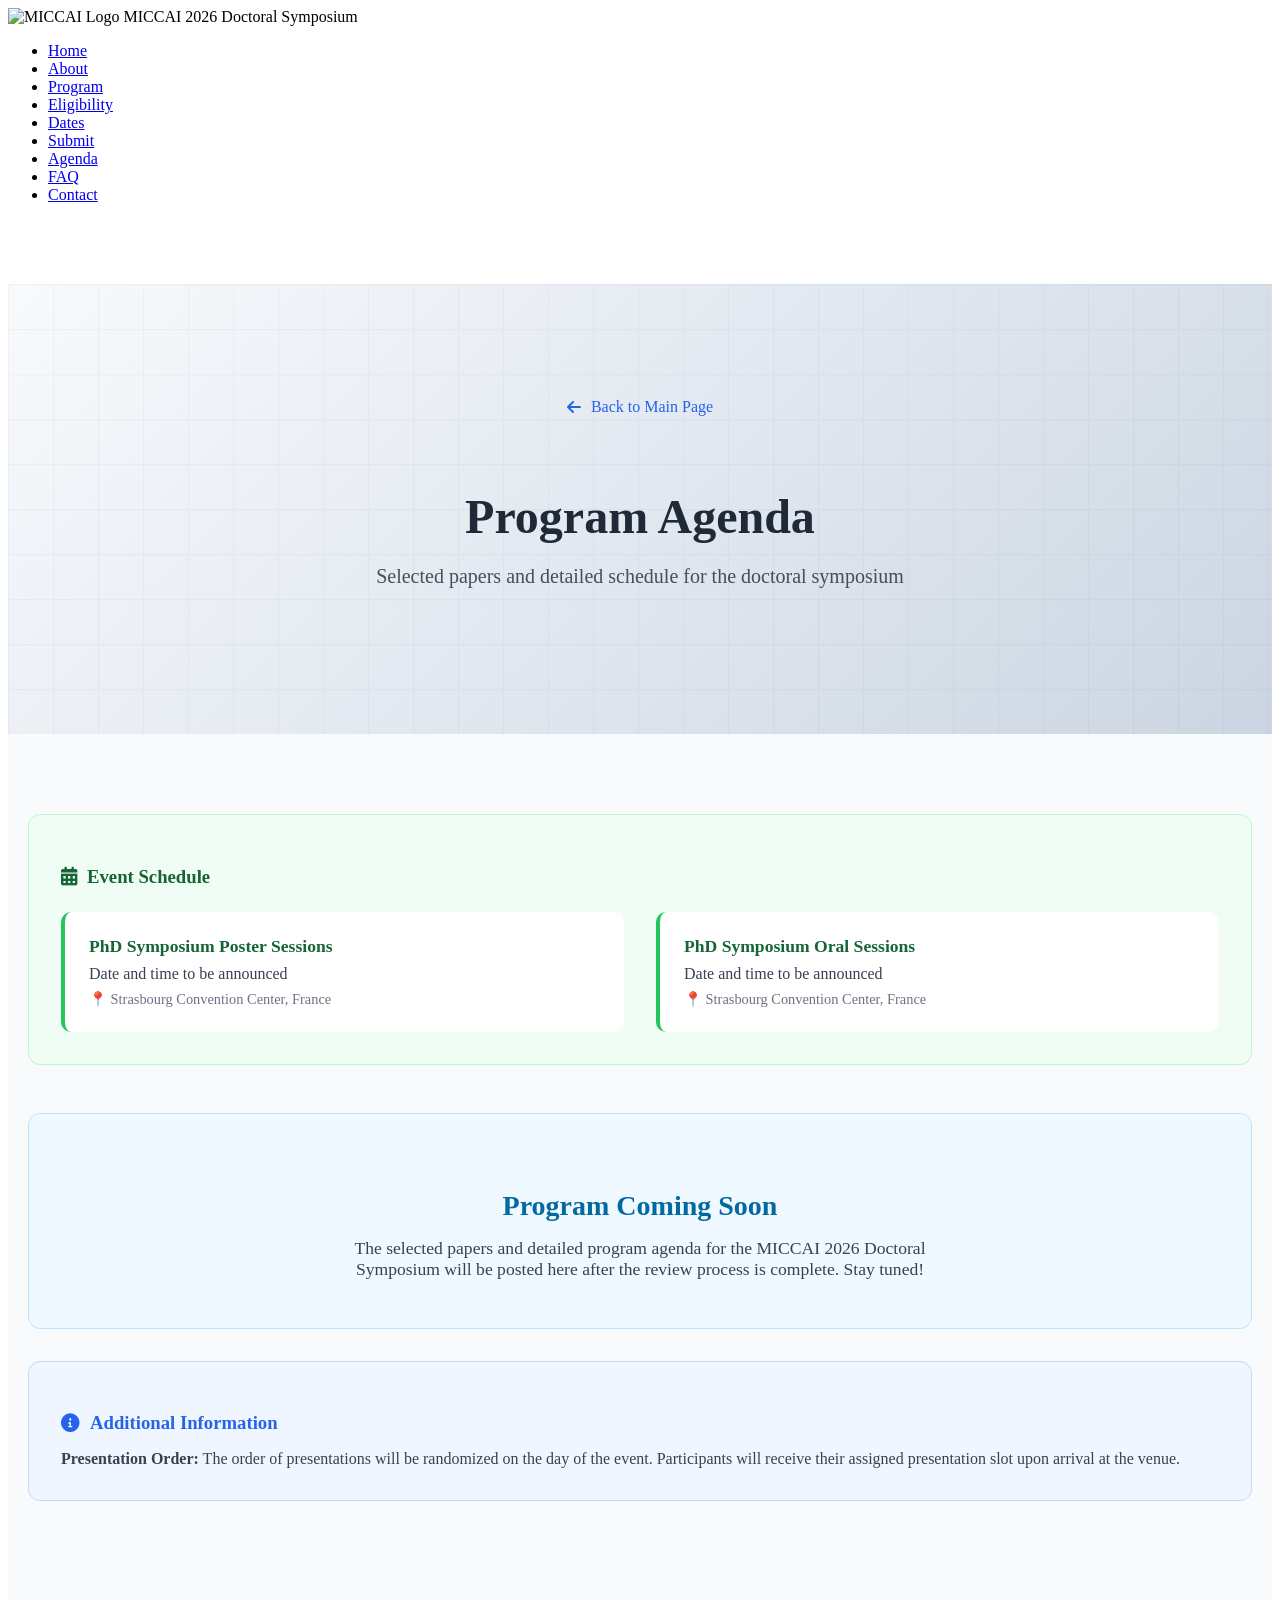
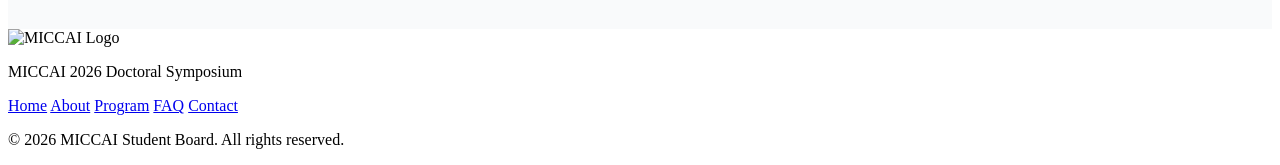
==== agenda.html @ e332f420 "Add OpenReview submission portal link across site" ====
<!DOCTYPE html>
<html lang="en">
<head>
    <meta charset="UTF-8">
    <meta name="viewport" content="width=device-width, initial-scale=1.0">
    <title>Program Agenda - MICCAI 2026 Doctoral Symposium</title>
    <link rel="stylesheet" href="css/style.css">
    <link href="https://fonts.googleapis.com/css2?family=Inter:wght@300;400;500;600;700&display=swap" rel="stylesheet">
    <link rel="stylesheet" href="https://cdnjs.cloudflare.com/ajax/libs/font-awesome/6.0.0/css/all.min.css">
    <style>
        .details-hero {
            min-height: 50vh;
            background: linear-gradient(135deg, #f8fafc 0%, #e2e8f0 50%, #cbd5e1 100%);
            display: flex;
            align-items: center;
            position: relative;
            overflow: hidden;
            margin-top: 80px;
        }

        .details-hero::before {
            content: '';
            position: absolute;
            top: 0;
            left: 0;
            right: 0;
            bottom: 0;
            background: url('data:image/svg+xml,<svg xmlns="http://www.w3.org/2000/svg" viewBox="0 0 100 100"><defs><pattern id="grid" width="10" height="10" patternUnits="userSpaceOnUse"><path d="M 10 0 L 0 0 0 10" fill="none" stroke="rgba(100,116,139,0.1)" stroke-width="0.5"/></pattern></defs><rect width="100" height="100" fill="url(%23grid)"/></svg>');
            opacity: 0.6;
        }

        .details-container {
            max-width: 1200px;
            margin: 0 auto;
            padding: 0 20px;
            position: relative;
            z-index: 2;
        }

        .details-content {
            text-align: center;
            color: #1f2937;
        }

        .details-title {
            font-size: 3rem;
            font-weight: 700;
            margin-bottom: 1rem;
            line-height: 1.2;
        }

        .details-subtitle {
            font-size: 1.25rem;
            margin-bottom: 2rem;
            opacity: 0.8;
        }

        .back-btn {
            display: inline-flex;
            align-items: center;
            gap: 10px;
            margin-bottom: 2rem;
            color: #2563eb;
            text-decoration: none;
            font-weight: 500;
            transition: color 0.3s ease;
        }

        .back-btn:hover {
            color: #1d4ed8;
        }

        .agenda-section {
            padding: 80px 0;
            background: #f9fafb;
        }

        .agenda-container {
            max-width: 1400px;
            margin: 0 auto;
            padding: 0 20px;
        }

        .session-card {
            background: white;
            border-radius: 16px;
            box-shadow: 0 10px 40px rgba(0, 0, 0, 0.1);
            margin-bottom: 3rem;
            overflow: hidden;
        }

        .session-header {
            background: linear-gradient(135deg, #667eea, #764ba2);
            color: white;
            padding: 2rem;
            text-align: center;
        }

        .session-title {
            font-size: 2rem;
            font-weight: 700;
            margin-bottom: 0.5rem;
        }

        .session-info {
            font-size: 1.1rem;
            opacity: 0.9;
        }

        .papers-table {
            width: 100%;
            border-collapse: collapse;
            margin: 0;
        }

        .papers-table th {
            background: #f8fafc;
            padding: 1.5rem;
            text-align: left;
            font-weight: 600;
            color: #374151;
            border-bottom: 2px solid #e5e7eb;
        }

        .papers-table td {
            padding: 1.5rem;
            border-bottom: 1px solid #f3f4f6;
            vertical-align: top;
        }

        .papers-table tr:hover {
            background-color: #f9fafb;
        }

        .paper-title {
            font-weight: 600;
            color: #1f2937;
            margin-bottom: 0.5rem;
            line-height: 1.4;
        }

        .paper-author {
            color: #6b7280;
            font-size: 0.95rem;
            margin-bottom: 0.3rem;
        }

        .paper-affiliation {
            color: #9ca3af;
            font-size: 0.85rem;
            font-style: italic;
        }

        .paper-number {
            font-weight: 700;
            color: #2563eb;
            background: #eff6ff;
            padding: 0.5rem 0.8rem;
            border-radius: 8px;
            display: inline-block;
            min-width: 40px;
            text-align: center;
        }

        .session-stats {
            background: #f0f9ff;
            border: 1px solid #bae6fd;
            border-radius: 12px;
            padding: 1.5rem;
            margin-bottom: 2rem;
            text-align: center;
        }

        .stats-grid {
            display: grid;
            grid-template-columns: repeat(auto-fit, minmax(200px, 1fr));
            gap: 2rem;
            margin-top: 1rem;
        }

        .stat-item {
            text-align: center;
        }

        .stat-number {
            font-size: 2.5rem;
            font-weight: 700;
            color: #0369a1;
            display: block;
        }

        .stat-label {
            color: #374151;
            font-weight: 500;
            margin-top: 0.5rem;
        }

        .schedule-info {
            background: #f0fdf4;
            border: 1px solid #bbf7d0;
            border-radius: 12px;
            padding: 2rem;
            margin-bottom: 3rem;
        }

        .schedule-info h3 {
            color: #166534;
            margin-bottom: 1rem;
            display: flex;
            align-items: center;
            gap: 10px;
        }

        .schedule-grid {
            display: grid;
            grid-template-columns: repeat(auto-fit, minmax(300px, 1fr));
            gap: 2rem;
            margin-top: 1.5rem;
        }

        .schedule-item {
            background: white;
            padding: 1.5rem;
            border-radius: 10px;
            border-left: 4px solid #22c55e;
        }

        .schedule-date {
            font-weight: 700;
            color: #166534;
            font-size: 1.1rem;
        }

        .schedule-time {
            color: #374151;
            margin: 0.5rem 0;
        }

        .schedule-location {
            color: #6b7280;
            font-size: 0.9rem;
        }

        @media (max-width: 768px) {
            .details-title {
                font-size: 2rem;
            }
            
            .papers-table {
                font-size: 0.9rem;
            }
            
            .papers-table th,
            .papers-table td {
                padding: 1rem;
            }
            
            .session-header {
                padding: 1.5rem;
            }
            
            .session-title {
                font-size: 1.5rem;
            }
        }
    </style>
</head>
<body>
    <!-- Navigation -->
    <nav class="navbar">
        <div class="nav-container">
            <div class="nav-logo">
                <img src="images/miccai2026-mobile-logo-france.png" alt="MICCAI Logo" class="logo-img">
                <span class="logo-text">MICCAI 2026 Doctoral Symposium</span>
            </div>
            <ul class="nav-menu">
                <li><a href="index.html#home" class="nav-link">Home</a></li>
                <li><a href="index.html#about" class="nav-link">About</a></li>
                <li><a href="index.html#program" class="nav-link">Program</a></li>
                <li><a href="index.html#eligibility" class="nav-link">Eligibility</a></li>
                <li><a href="index.html#dates" class="nav-link">Dates</a></li>
                <li><a href="https://openreview.net/group?id=MICCAI.org/2026/Doctoral_Symposium" class="nav-link nav-link-submit" target="_blank" rel="noopener noreferrer">Submit</a></li>
                <li><a href="#agenda" class="nav-link active">Agenda</a></li>
                <li><a href="index.html#faq" class="nav-link">FAQ</a></li>
                <li><a href="index.html#contact" class="nav-link">Contact</a></li>
            </ul>
            <div class="hamburger">
                <span class="bar"></span>
                <span class="bar"></span>
                <span class="bar"></span>
            </div>
        </div>
    </nav>

    <!-- Details Hero Section -->
    <section class="details-hero">
        <div class="details-container">
            <div class="details-content">
                <a href="index.html" class="back-btn">
                    <i class="fas fa-arrow-left"></i>
                    Back to Main Page
                </a>
                <h1 class="details-title">Program Agenda</h1>
                <p class="details-subtitle">Selected papers and detailed schedule for the doctoral symposium</p>
            </div>
        </div>
    </section>

    <!-- Agenda Section -->
    <section class="agenda-section">
        <div class="agenda-container">
            <!-- Schedule Information -->
            <div class="schedule-info">
                <h3><i class="fas fa-calendar-alt"></i> Event Schedule</h3>
                <div class="schedule-grid">
                    <div class="schedule-item">
                        <div class="schedule-date">PhD Symposium Poster Sessions</div>
                        <div class="schedule-time">Date and time to be announced</div>
                        <div class="schedule-location">📍 Strasbourg Convention Center, France</div>
                    </div>
                    <div class="schedule-item">
                        <div class="schedule-date">PhD Symposium Oral Sessions</div>
                        <div class="schedule-time">Date and time to be announced</div>
                        <div class="schedule-location">📍 Strasbourg Convention Center, France</div>
                    </div>
                </div>
            </div>

            <!-- Coming Soon -->
            <div class="session-stats" style="padding: 3rem 2rem;">
                <h3 style="color: #0369a1; margin-bottom: 1rem; font-size: 1.75rem;">Program Coming Soon</h3>
                <p style="color: #374151; font-size: 1.1rem; max-width: 600px; margin: 0 auto;">
                    The selected papers and detailed program agenda for the MICCAI 2026 Doctoral Symposium will be posted here after the review process is complete. Stay tuned!
                </p>
            </div>

            <!-- Additional Information -->
            <div class="schedule-info" style="background: #eff6ff; border-color: #bfdbfe;">
                <h3 style="color: #2563eb;"><i class="fas fa-info-circle"></i> Additional Information</h3>
                <p style="color: #374151; margin: 0;">
                    <strong>Presentation Order:</strong> The order of presentations will be randomized on the day of the event. Participants will receive their assigned presentation slot upon arrival at the venue.
                </p>
            </div>
        </div>
    </section>
  
    <!-- Footer -->
    <footer class="footer">
        <div class="container">
            <div class="footer-content">
                <div class="footer-logo">
                    <img src="images/miccai2026-mobile-logo-france.png" alt="MICCAI Logo">
                    <p>MICCAI 2026 Doctoral Symposium</p>
                </div>
                <div class="footer-links">
                    <a href="index.html#home">Home</a>
                    <a href="index.html#about">About</a>
                    <a href="index.html#program">Program</a>
                    <a href="index.html#faq">FAQ</a>
                    <a href="index.html#contact">Contact</a>
                </div>
            </div>
            <div class="footer-bottom">
                <p>&copy; 2026 MICCAI Student Board. All rights reserved.</p>
            </div>
        </div>
    </footer>

    <script src="js/script.js"></script>
</body>
</html>
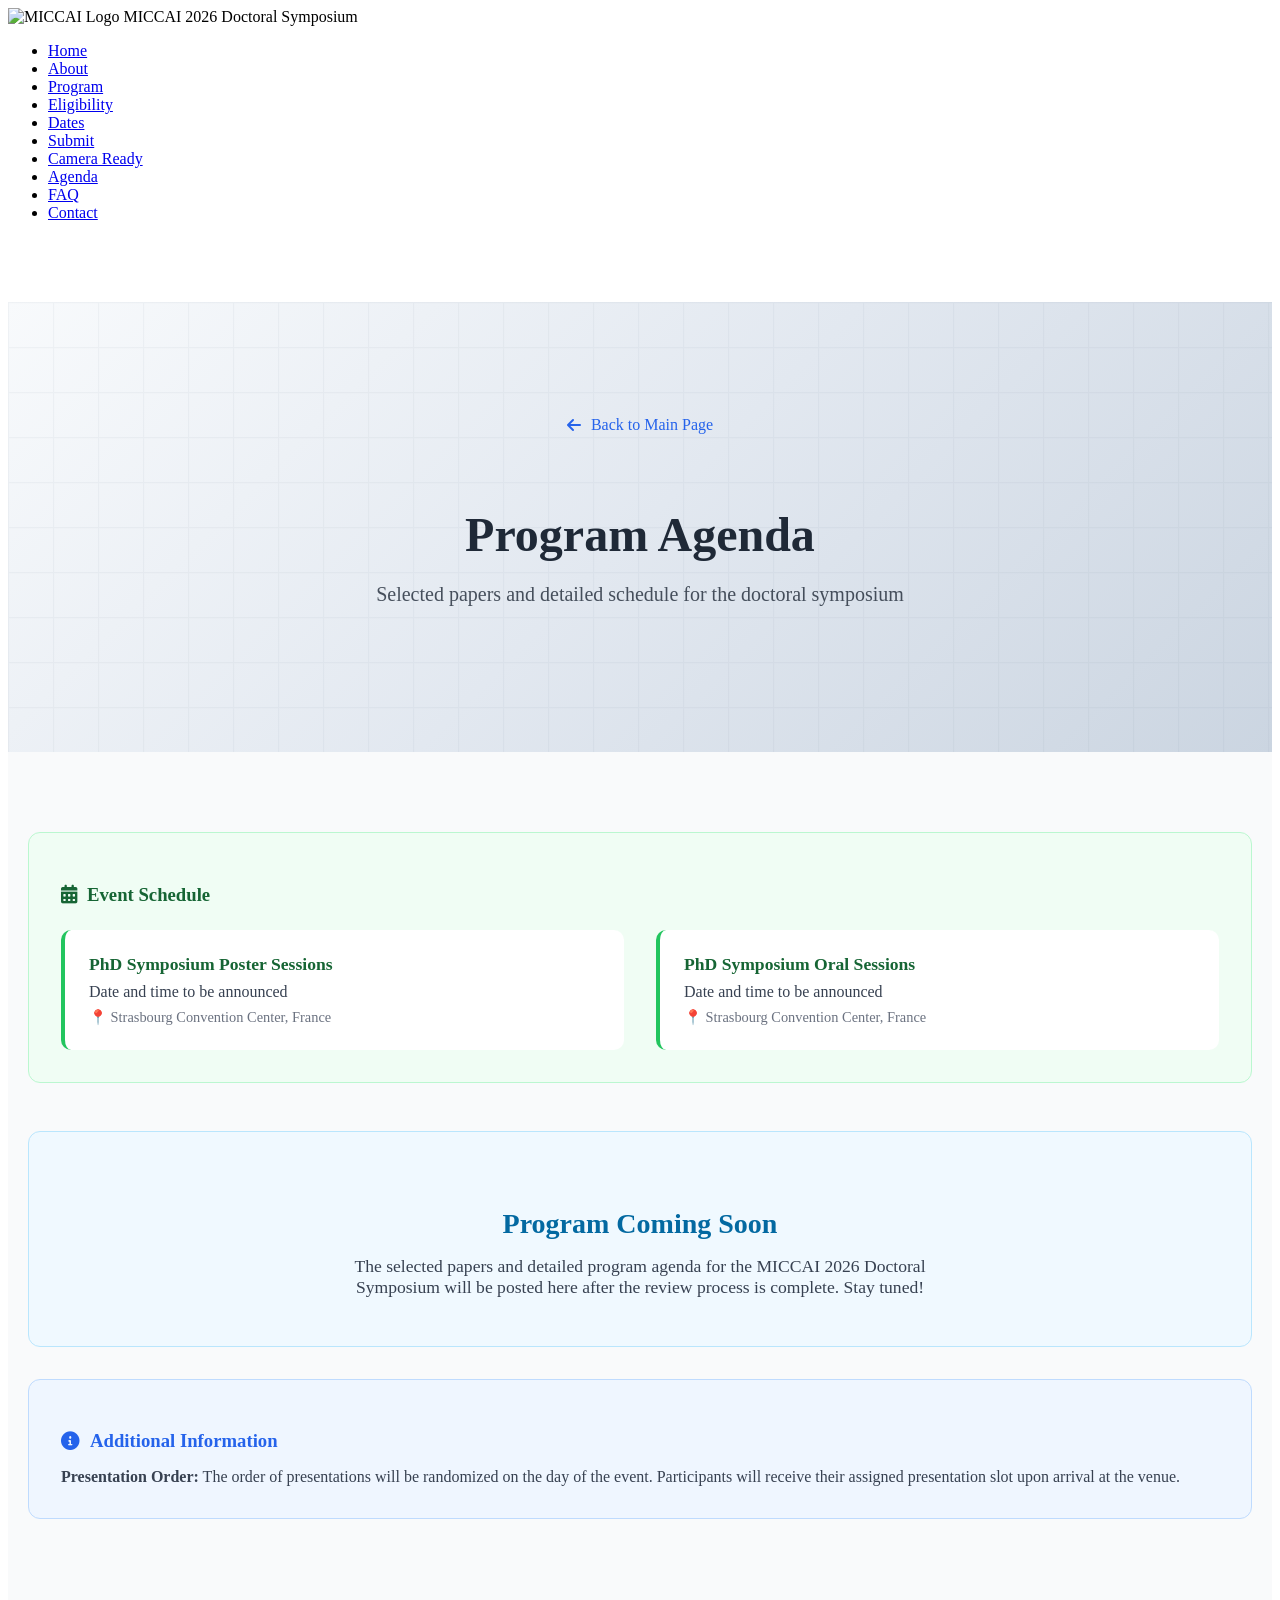
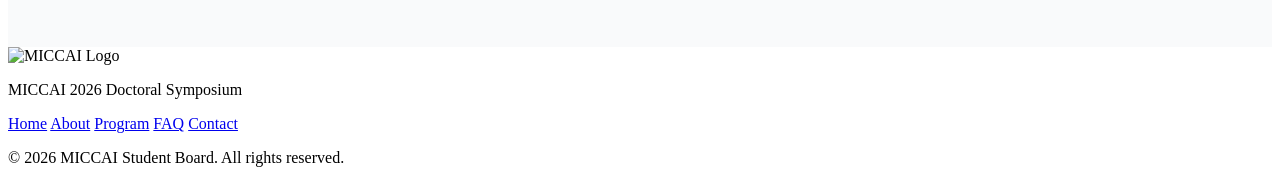
==== commit 52ca6786: "Update navbar: Submit goes to guidelines, add Camera Ready link." ====
--- a/agenda.html
+++ b/agenda.html
@@ -279,7 +279,8 @@
                 <li><a href="index.html#program" class="nav-link">Program</a></li>
                 <li><a href="index.html#eligibility" class="nav-link">Eligibility</a></li>
                 <li><a href="index.html#dates" class="nav-link">Dates</a></li>
-                <li><a href="https://openreview.net/group?id=MICCAI.org/2026/Doctoral_Symposium" class="nav-link nav-link-submit" target="_blank" rel="noopener noreferrer">Submit</a></li>
+                <li><a href="details.html" class="nav-link nav-link-submit">Submit</a></li>
+                <li><a href="camera-ready.html" class="nav-link">Camera Ready</a></li>
                 <li><a href="#agenda" class="nav-link active">Agenda</a></li>
                 <li><a href="index.html#faq" class="nav-link">FAQ</a></li>
                 <li><a href="index.html#contact" class="nav-link">Contact</a></li>
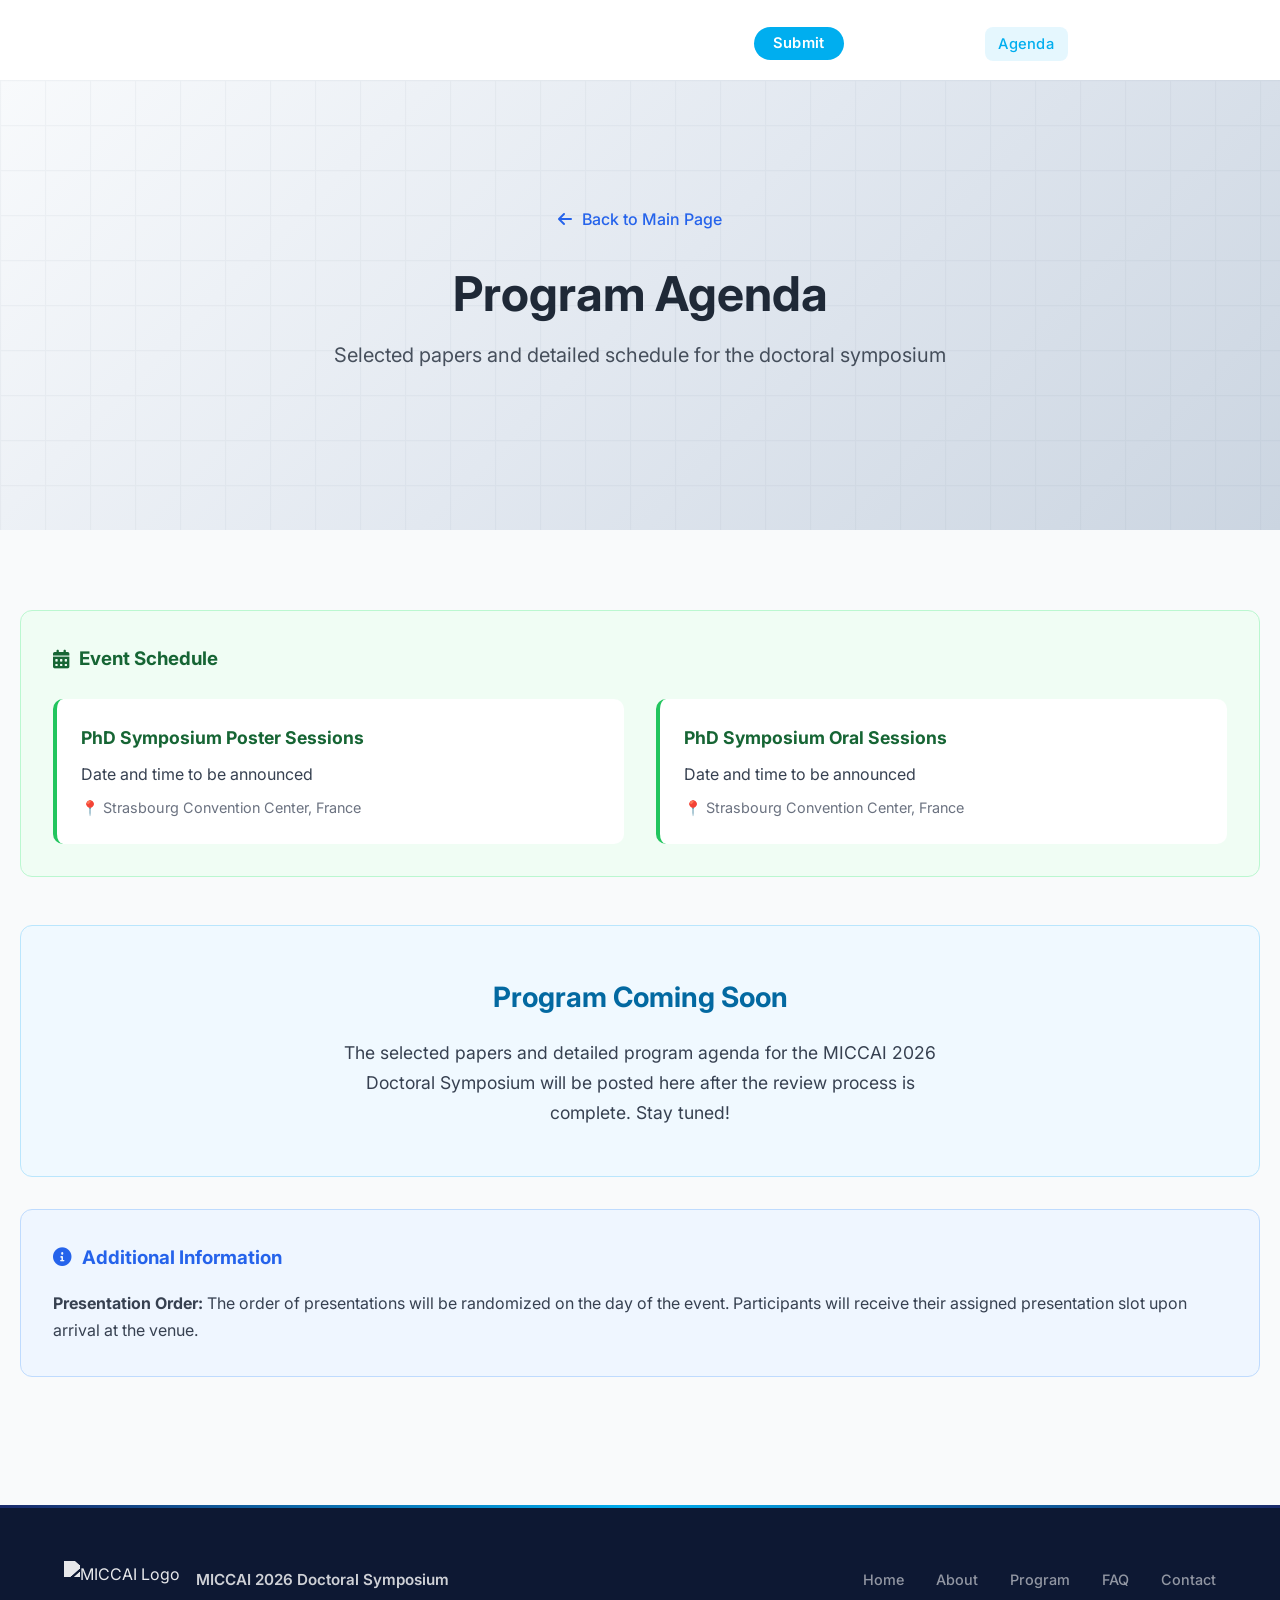
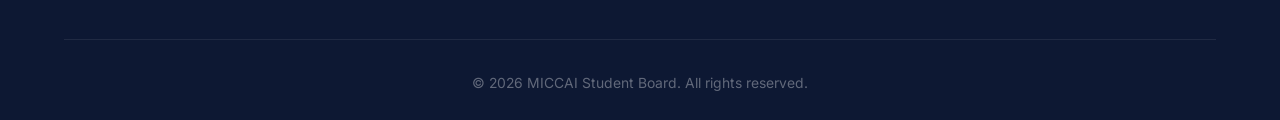
==== commit 41c96373: "Fix navbar Camera Ready wrapping with pill style and nowrap." ====
--- a/agenda.html
+++ b/agenda.html
@@ -280,7 +280,7 @@
                 <li><a href="index.html#eligibility" class="nav-link">Eligibility</a></li>
                 <li><a href="index.html#dates" class="nav-link">Dates</a></li>
                 <li><a href="details.html" class="nav-link nav-link-submit">Submit</a></li>
-                <li><a href="camera-ready.html" class="nav-link">Camera Ready</a></li>
+                <li><a href="camera-ready.html" class="nav-link nav-link-camera-ready">Camera Ready</a></li>
                 <li><a href="#agenda" class="nav-link active">Agenda</a></li>
                 <li><a href="index.html#faq" class="nav-link">FAQ</a></li>
                 <li><a href="index.html#contact" class="nav-link">Contact</a></li>
--- a/css/style.css
+++ b/css/style.css
@@ -0,0 +1,1134 @@
+/* =====================================================
+   MICCAI 2026 Doctoral Symposium — Complete Redesign
+   Colors: Navy #1A2B6B | Cyan #00AEEF | White #FFFFFF
+   ===================================================== */
+
+/* ─── Reset & Base ─────────────────────────────────── */
+*, *::before, *::after {
+    margin: 0;
+    padding: 0;
+    box-sizing: border-box;
+}
+
+:root {
+    --navy:        #1A2B6B;
+    --navy-dark:   #0D1833;
+    --navy-mid:    #1E3480;
+    --cyan:        #00AEEF;
+    --cyan-light:  #33C1F5;
+    --cyan-pale:   #E0F5FD;
+    --white:       #FFFFFF;
+    --off-white:   #F4F8FF;
+    --text-dark:   #0F1729;
+    --text-mid:    #374151;
+    --text-light:  #6B7280;
+    --border:      #D1E4F5;
+    --shadow-sm:   0 2px 12px rgba(26, 43, 107, 0.08);
+    --shadow-md:   0 8px 32px rgba(26, 43, 107, 0.15);
+    --shadow-lg:   0 20px 60px rgba(26, 43, 107, 0.2);
+    --radius:      16px;
+    --radius-sm:   10px;
+}
+
+html { scroll-behavior: smooth; }
+
+body {
+    font-family: 'Inter', sans-serif;
+    line-height: 1.7;
+    color: var(--text-dark);
+    background: var(--white);
+    overflow-x: hidden;
+}
+
+.container {
+    max-width: 1200px;
+    margin: 0 auto;
+    padding: 0 24px;
+}
+
+/* ─── Navbar ────────────────────────────────────────── */
+.navbar {
+    position: fixed;
+    top: 0;
+    width: 100%;
+    z-index: 1000;
+    padding: 1rem 0;
+    transition: all 0.4s ease;
+    background: transparent;
+}
+
+.navbar.scrolled {
+    background: rgba(13, 24, 51, 0.97);
+    backdrop-filter: blur(20px);
+    -webkit-backdrop-filter: blur(20px);
+    box-shadow: 0 4px 30px rgba(0, 0, 0, 0.3);
+    padding: 0.7rem 0;
+}
+
+.nav-container {
+    max-width: 1200px;
+    margin: 0 auto;
+    padding: 0 24px;
+    display: flex;
+    justify-content: space-between;
+    align-items: center;
+}
+
+.nav-logo {
+    display: flex;
+    align-items: center;
+    gap: 12px;
+    text-decoration: none;
+}
+
+.logo-img {
+    height: 38px;
+    width: auto;
+    filter: brightness(0) invert(1);
+}
+
+.logo-text {
+    font-size: 1rem;
+    font-weight: 700;
+    color: var(--white);
+    letter-spacing: 0.01em;
+}
+
+.nav-menu {
+    display: flex;
+    list-style: none;
+    gap: 0.25rem;
+    align-items: center;
+}
+
+.nav-menu li {
+    flex-shrink: 0;
+}
+
+.nav-link {
+    text-decoration: none;
+    color: rgba(255, 255, 255, 0.85);
+    font-weight: 500;
+    font-size: 0.92rem;
+    padding: 0.5rem 0.85rem;
+    border-radius: 8px;
+    transition: all 0.25s ease;
+    letter-spacing: 0.02em;
+    white-space: nowrap;
+}
+
+.nav-link:hover,
+.nav-link.active {
+    color: var(--cyan);
+    background: rgba(0, 174, 239, 0.1);
+}
+
+.nav-link-submit {
+    background: var(--cyan) !important;
+    color: var(--white) !important;
+    border-radius: 100px;
+    padding: 0.45rem 1.2rem !important;
+    font-weight: 600 !important;
+    margin-left: 0.5rem;
+    transition: background 0.25s ease, transform 0.2s ease, box-shadow 0.2s ease !important;
+}
+
+.nav-link-submit:hover {
+    background: var(--cyan-light) !important;
+    color: var(--white) !important;
+    transform: translateY(-1px);
+    box-shadow: 0 4px 16px rgba(0, 174, 239, 0.45);
+}
+
+.nav-link-camera-ready {
+    border: 1px solid rgba(255, 255, 255, 0.35) !important;
+    border-radius: 100px !important;
+    padding: 0.4rem 0.95rem !important;
+    font-weight: 600 !important;
+    font-size: 0.85rem !important;
+    margin-left: 0.15rem;
+}
+
+.nav-link-camera-ready:hover,
+.nav-link-camera-ready.active {
+    border-color: var(--cyan) !important;
+    background: rgba(0, 174, 239, 0.12) !important;
+    color: var(--cyan) !important;
+}
+
+.hamburger {
+    display: none;
+    flex-direction: column;
+    cursor: pointer;
+    gap: 5px;
+    padding: 4px;
+}
+
+.bar {
+    width: 26px;
+    height: 2.5px;
+    background: var(--white);
+    border-radius: 4px;
+    transition: all 0.3s ease;
+}
+
+.hamburger.active .bar:nth-child(1) { transform: translateY(7.5px) rotate(45deg); }
+.hamburger.active .bar:nth-child(2) { opacity: 0; }
+.hamburger.active .bar:nth-child(3) { transform: translateY(-7.5px) rotate(-45deg); }
+
+/* ─── Hero ──────────────────────────────────────────── */
+.hero {
+    min-height: 100vh;
+    background: linear-gradient(145deg, var(--navy-dark) 0%, var(--navy) 50%, #1E3A8A 100%);
+    display: flex;
+    align-items: center;
+    position: relative;
+    overflow: hidden;
+}
+
+/* Animated grid overlay */
+.hero::before {
+    content: '';
+    position: absolute;
+    inset: 0;
+    background-image:
+        linear-gradient(rgba(0,174,239,0.06) 1px, transparent 1px),
+        linear-gradient(90deg, rgba(0,174,239,0.06) 1px, transparent 1px);
+    background-size: 60px 60px;
+    animation: gridMove 20s linear infinite;
+}
+
+/* Glowing orb top-right */
+.hero::after {
+    content: '';
+    position: absolute;
+    top: -20%;
+    right: -10%;
+    width: 600px;
+    height: 600px;
+    background: radial-gradient(circle, rgba(0,174,239,0.18) 0%, transparent 70%);
+    border-radius: 50%;
+    animation: pulse 6s ease-in-out infinite;
+}
+
+/* Second orb bottom-left */
+.hero-glow {
+    position: absolute;
+    bottom: -10%;
+    left: -5%;
+    width: 500px;
+    height: 500px;
+    background: radial-gradient(circle, rgba(26,43,107,0.6) 0%, transparent 70%);
+    border-radius: 50%;
+    pointer-events: none;
+}
+
+@keyframes gridMove {
+    0%   { transform: translateY(0); }
+    100% { transform: translateY(60px); }
+}
+
+@keyframes pulse {
+    0%, 100% { transform: scale(1); opacity: 0.8; }
+    50%       { transform: scale(1.1); opacity: 1; }
+}
+
+.hero-container {
+    max-width: 1200px;
+    margin: 0 auto;
+    padding: 120px 24px 60px;
+    position: relative;
+    z-index: 2;
+    width: 100%;
+}
+
+.hero-content {
+    display: grid;
+    grid-template-columns: 1.1fr 0.9fr;
+    gap: 5rem;
+    align-items: center;
+}
+
+.hero-text { color: var(--white); }
+
+.hero-badge {
+    display: inline-flex;
+    align-items: center;
+    gap: 8px;
+    background: rgba(0, 174, 239, 0.15);
+    border: 1px solid rgba(0, 174, 239, 0.4);
+    color: var(--cyan-light);
+    font-size: 0.85rem;
+    font-weight: 600;
+    padding: 0.45rem 1.1rem;
+    border-radius: 100px;
+    margin-bottom: 1.75rem;
+    letter-spacing: 0.04em;
+    text-transform: uppercase;
+}
+
+.hero-badge i { font-size: 0.8rem; }
+
+.hero-title {
+    font-size: 4rem;
+    font-weight: 800;
+    line-height: 1.12;
+    margin-bottom: 1.25rem;
+    letter-spacing: -0.02em;
+}
+
+.gradient-text {
+    background: linear-gradient(90deg, var(--cyan) 0%, #7DD8F8 100%);
+    -webkit-background-clip: text;
+    -webkit-text-fill-color: transparent;
+    background-clip: text;
+}
+
+.hero-subtitle {
+    font-size: 1.15rem;
+    color: rgba(255, 255, 255, 0.75);
+    margin-bottom: 2.5rem;
+    line-height: 1.7;
+    max-width: 500px;
+}
+
+.hero-meta {
+    display: flex;
+    gap: 2rem;
+    margin-bottom: 2.5rem;
+}
+
+.hero-meta-item {
+    display: flex;
+    align-items: center;
+    gap: 8px;
+    color: rgba(255, 255, 255, 0.7);
+    font-size: 0.9rem;
+    font-weight: 500;
+}
+
+.hero-meta-item i {
+    color: var(--cyan);
+    font-size: 1rem;
+}
+
+.hero-buttons {
+    display: flex;
+    gap: 1rem;
+    flex-wrap: wrap;
+}
+
+/* Logo card */
+.hero-image { position: relative; }
+
+.hero-logo-container {
+    background: rgba(255, 255, 255, 0.07);
+    backdrop-filter: blur(20px);
+    -webkit-backdrop-filter: blur(20px);
+    border: 1px solid rgba(255, 255, 255, 0.15);
+    border-radius: 24px;
+    padding: 3.5rem 3rem;
+    display: flex;
+    flex-direction: column;
+    align-items: center;
+    justify-content: center;
+    gap: 2rem;
+    box-shadow:
+        0 8px 32px rgba(0, 0, 0, 0.3),
+        inset 0 1px 0 rgba(255,255,255,0.1);
+    position: relative;
+    overflow: hidden;
+}
+
+.hero-logo-container::before {
+    content: '';
+    position: absolute;
+    top: 0; left: 0; right: 0;
+    height: 3px;
+    background: linear-gradient(90deg, var(--cyan), #7DD8F8, var(--cyan));
+    background-size: 200% 100%;
+    animation: shimmer 3s linear infinite;
+}
+
+@keyframes shimmer {
+    0%   { background-position: -200% 0; }
+    100% { background-position: 200% 0; }
+}
+
+.hero-logo {
+    max-width: 100%;
+    height: auto;
+    filter: brightness(0) invert(1);
+    drop-shadow: 0 4px 20px rgba(0,0,0,0.3);
+}
+
+.hero-logo-divider {
+    width: 60px;
+    height: 1.5px;
+    background: linear-gradient(90deg, transparent, rgba(0,174,239,0.6), transparent);
+}
+
+.hero-logo-tagline {
+    text-align: center;
+    color: rgba(255,255,255,0.65);
+    font-size: 0.82rem;
+    font-weight: 500;
+    letter-spacing: 0.06em;
+    text-transform: uppercase;
+}
+
+/* Scroll indicator */
+.hero-scroll {
+    position: absolute;
+    bottom: 2.5rem;
+    left: 50%;
+    transform: translateX(-50%);
+    color: rgba(255,255,255,0.5);
+    font-size: 1.2rem;
+    animation: bounce 2s infinite;
+    cursor: pointer;
+    z-index: 3;
+}
+
+@keyframes bounce {
+    0%, 100% { transform: translateX(-50%) translateY(0); }
+    50%       { transform: translateX(-50%) translateY(8px); }
+}
+
+/* ─── Buttons ───────────────────────────────────────── */
+.btn {
+    padding: 13px 32px;
+    border-radius: 100px;
+    text-decoration: none;
+    font-weight: 600;
+    font-size: 0.95rem;
+    transition: all 0.3s ease;
+    display: inline-flex;
+    align-items: center;
+    gap: 8px;
+    letter-spacing: 0.02em;
+    border: 2px solid transparent;
+}
+
+.btn-primary {
+    background: var(--cyan);
+    color: var(--white);
+    border-color: var(--cyan);
+    box-shadow: 0 4px 20px rgba(0, 174, 239, 0.4);
+}
+
+.btn-primary:hover {
+    background: var(--cyan-light);
+    border-color: var(--cyan-light);
+    transform: translateY(-2px);
+    box-shadow: 0 8px 30px rgba(0, 174, 239, 0.5);
+}
+
+.btn-secondary {
+    background: transparent;
+    color: var(--white);
+    border-color: rgba(255, 255, 255, 0.4);
+}
+
+.btn-secondary:hover {
+    background: rgba(255,255,255,0.1);
+    border-color: rgba(255,255,255,0.7);
+    transform: translateY(-2px);
+}
+
+/* Dark-context secondary button */
+.btn-outline-navy {
+    background: transparent;
+    color: var(--navy);
+    border-color: var(--navy);
+}
+
+.btn-outline-navy:hover {
+    background: var(--navy);
+    color: var(--white);
+    transform: translateY(-2px);
+}
+
+/* ─── Section Shared ────────────────────────────────── */
+section { padding: 90px 0; }
+
+.section-header {
+    text-align: center;
+    margin-bottom: 4rem;
+}
+
+.section-eyebrow {
+    display: inline-block;
+    color: var(--cyan);
+    font-size: 0.82rem;
+    font-weight: 700;
+    letter-spacing: 0.1em;
+    text-transform: uppercase;
+    margin-bottom: 0.75rem;
+}
+
+.section-title {
+    font-size: 2.6rem;
+    font-weight: 800;
+    color: var(--navy);
+    margin-bottom: 1rem;
+    letter-spacing: -0.02em;
+    line-height: 1.2;
+}
+
+.section-title span { color: var(--cyan); }
+
+.section-subtitle {
+    font-size: 1.1rem;
+    color: var(--text-light);
+    max-width: 600px;
+    margin: 0 auto;
+}
+
+/* Divider accent under title */
+.section-header::after {
+    content: '';
+    display: block;
+    width: 50px;
+    height: 3px;
+    background: linear-gradient(90deg, var(--cyan), var(--navy));
+    border-radius: 4px;
+    margin: 1.5rem auto 0;
+}
+
+.timezone-note {
+    color: var(--text-light);
+    font-style: italic;
+    font-size: 0.9rem;
+    margin-top: 0.4rem;
+}
+
+/* ─── About Section ─────────────────────────────────── */
+.about {
+    background: var(--off-white);
+    position: relative;
+    overflow: hidden;
+}
+
+.about::before {
+    content: '';
+    position: absolute;
+    top: 0; right: 0;
+    width: 400px; height: 400px;
+    background: radial-gradient(circle, rgba(0,174,239,0.06) 0%, transparent 70%);
+    pointer-events: none;
+}
+
+.about-content { max-width: 820px; margin: 0 auto; }
+
+.about-text p {
+    font-size: 1.1rem;
+    color: var(--text-mid);
+    line-height: 1.85;
+    margin-bottom: 1.25rem;
+}
+
+.about-text p:first-child {
+    font-size: 1.2rem;
+    color: var(--text-dark);
+    font-weight: 500;
+}
+
+/* ─── Program Cards ─────────────────────────────────── */
+.program { background: var(--white); }
+
+.program-grid {
+    display: grid;
+    grid-template-columns: repeat(2, 1fr);
+    gap: 1.75rem;
+}
+
+.program-card {
+    background: var(--white);
+    border-radius: var(--radius);
+    padding: 2.25rem;
+    border: 1px solid var(--border);
+    position: relative;
+    overflow: hidden;
+    transition: transform 0.3s ease, box-shadow 0.3s ease, border-color 0.3s ease;
+}
+
+.program-card::before {
+    content: '';
+    position: absolute;
+    top: 0; left: 0; right: 0;
+    height: 4px;
+    background: linear-gradient(90deg, var(--navy), var(--cyan));
+    transform: scaleX(0);
+    transform-origin: left;
+    transition: transform 0.35s ease;
+}
+
+.program-card:hover {
+    transform: translateY(-6px);
+    box-shadow: var(--shadow-lg);
+    border-color: rgba(0,174,239,0.2);
+}
+
+.program-card:hover::before { transform: scaleX(1); }
+
+.program-icon {
+    width: 56px;
+    height: 56px;
+    background: linear-gradient(135deg, var(--navy), var(--navy-mid));
+    border-radius: 14px;
+    display: flex;
+    align-items: center;
+    justify-content: center;
+    margin-bottom: 1.5rem;
+    box-shadow: 0 4px 16px rgba(26,43,107,0.25);
+    transition: transform 0.3s ease;
+}
+
+.program-card:hover .program-icon {
+    background: linear-gradient(135deg, var(--cyan), var(--navy));
+    transform: scale(1.1) rotate(-3deg);
+}
+
+.program-icon i {
+    font-size: 1.4rem;
+    color: var(--white);
+}
+
+.program-card h3 {
+    font-size: 1.15rem;
+    font-weight: 700;
+    margin-bottom: 0.85rem;
+    color: var(--navy);
+    line-height: 1.4;
+}
+
+.program-card p {
+    color: var(--text-light);
+    line-height: 1.7;
+    font-size: 0.97rem;
+}
+
+/* ─── Eligibility Section ───────────────────────────── */
+.eligibility {
+    background: linear-gradient(135deg, var(--navy) 0%, var(--navy-dark) 100%);
+    position: relative;
+    overflow: hidden;
+}
+
+.eligibility::before {
+    content: '';
+    position: absolute;
+    inset: 0;
+    background-image:
+        linear-gradient(rgba(0,174,239,0.05) 1px, transparent 1px),
+        linear-gradient(90deg, rgba(0,174,239,0.05) 1px, transparent 1px);
+    background-size: 40px 40px;
+}
+
+.eligibility .section-title { color: var(--white); }
+.eligibility .section-eyebrow { color: var(--cyan-light); }
+.eligibility .section-subtitle { color: rgba(255,255,255,0.65); }
+.eligibility .section-header::after {
+    background: linear-gradient(90deg, var(--cyan), rgba(255,255,255,0.3));
+}
+
+.eligibility-content {
+    display: flex;
+    justify-content: center;
+    position: relative;
+    z-index: 1;
+}
+
+.eligibility-card {
+    background: rgba(255, 255, 255, 0.07);
+    backdrop-filter: blur(20px);
+    border: 1px solid rgba(255,255,255,0.12);
+    border-radius: 24px;
+    padding: 3rem 3.5rem;
+    max-width: 680px;
+    width: 100%;
+    box-shadow: 0 20px 60px rgba(0,0,0,0.2);
+}
+
+.eligibility-icon {
+    width: 72px;
+    height: 72px;
+    background: linear-gradient(135deg, var(--cyan), #0080B3);
+    border-radius: 50%;
+    display: flex;
+    align-items: center;
+    justify-content: center;
+    margin: 0 auto 2rem;
+    box-shadow: 0 8px 24px rgba(0,174,239,0.4);
+}
+
+.eligibility-icon i {
+    font-size: 1.75rem;
+    color: var(--white);
+}
+
+.eligibility-card h3 {
+    font-size: 1.6rem;
+    font-weight: 700;
+    margin-bottom: 1.75rem;
+    color: var(--white);
+    text-align: center;
+}
+
+.eligibility-card ul { list-style: none; }
+
+.eligibility-card li {
+    padding: 0.85rem 0;
+    color: rgba(255,255,255,0.85);
+    position: relative;
+    padding-left: 2.25rem;
+    font-size: 1.05rem;
+    border-bottom: 1px solid rgba(255,255,255,0.07);
+}
+
+.eligibility-card li:last-child { border-bottom: none; }
+
+.eligibility-card li::before {
+    content: '';
+    position: absolute;
+    left: 0;
+    top: 50%;
+    transform: translateY(-50%);
+    width: 20px;
+    height: 20px;
+    background: rgba(0,174,239,0.2);
+    border: 2px solid var(--cyan);
+    border-radius: 50%;
+    display: flex;
+    align-items: center;
+    justify-content: center;
+}
+
+.eligibility-card li::after {
+    content: '✓';
+    position: absolute;
+    left: 4px;
+    top: 50%;
+    transform: translateY(-50%);
+    color: var(--cyan);
+    font-weight: 800;
+    font-size: 0.7rem;
+}
+
+/* ─── Dates Section ─────────────────────────────────── */
+.dates { background: var(--off-white); }
+
+.dates-timeline {
+    max-width: 640px;
+    margin: 0 auto;
+    position: relative;
+}
+
+.dates-timeline::before {
+    content: '';
+    position: absolute;
+    left: 20px;
+    top: 20px;
+    bottom: 20px;
+    width: 2px;
+    background: linear-gradient(to bottom, var(--cyan), var(--navy));
+    border-radius: 2px;
+}
+
+.timeline-item {
+    display: flex;
+    align-items: flex-start;
+    margin-bottom: 2.5rem;
+    position: relative;
+    padding-left: 1rem;
+}
+
+.timeline-item:last-child { margin-bottom: 0; }
+
+.timeline-marker {
+    width: 42px;
+    height: 42px;
+    min-width: 42px;
+    background: linear-gradient(135deg, var(--navy), var(--cyan));
+    border-radius: 50%;
+    margin-right: 2rem;
+    position: relative;
+    z-index: 1;
+    box-shadow: 0 4px 16px rgba(26,43,107,0.3);
+    display: flex;
+    align-items: center;
+    justify-content: center;
+}
+
+.timeline-marker::after {
+    content: '';
+    width: 10px;
+    height: 10px;
+    background: var(--white);
+    border-radius: 50%;
+}
+
+.timeline-content {
+    background: var(--white);
+    border-radius: var(--radius-sm);
+    padding: 1.4rem 1.75rem;
+    flex: 1;
+    border: 1px solid var(--border);
+    box-shadow: var(--shadow-sm);
+    transition: transform 0.3s ease, box-shadow 0.3s ease;
+}
+
+.timeline-content:hover {
+    transform: translateX(4px);
+    box-shadow: var(--shadow-md);
+}
+
+.timeline-content h3 {
+    font-size: 1.1rem;
+    font-weight: 700;
+    color: var(--navy);
+    margin-bottom: 0.35rem;
+}
+
+.date {
+    font-size: 1rem;
+    color: var(--cyan);
+    font-weight: 600;
+}
+
+.location {
+    font-size: 0.9rem;
+    color: var(--text-light);
+    margin-top: 0.25rem;
+    display: flex;
+    align-items: center;
+    gap: 6px;
+}
+
+.submission-button-container {
+    text-align: center;
+    margin-top: 3rem;
+    display: flex;
+    justify-content: center;
+}
+
+.submission-btn {
+    font-size: 1rem;
+    padding: 14px 40px;
+    display: inline-flex;
+    align-items: center;
+    gap: 10px;
+    background: var(--navy);
+    color: var(--white);
+    border-color: var(--navy);
+    box-shadow: 0 6px 24px rgba(26,43,107,0.35);
+}
+
+.submission-btn:hover {
+    background: var(--cyan);
+    border-color: var(--cyan);
+    transform: translateY(-3px);
+    box-shadow: 0 10px 32px rgba(0,174,239,0.4);
+}
+
+/* ─── Agenda Section ────────────────────────────────── */
+.agenda { background: var(--white); }
+
+/* ─── FAQ Section ───────────────────────────────────── */
+.faq { background: var(--off-white); }
+
+.faq-container {
+    max-width: 820px;
+    margin: 0 auto;
+    display: flex;
+    flex-direction: column;
+    gap: 0.75rem;
+}
+
+.faq-item {
+    background: var(--white);
+    border-radius: var(--radius-sm);
+    overflow: hidden;
+    border: 1px solid var(--border);
+    transition: box-shadow 0.3s ease, border-color 0.3s ease;
+}
+
+.faq-item:hover,
+.faq-item.active {
+    box-shadow: var(--shadow-md);
+    border-color: rgba(0,174,239,0.3);
+}
+
+.faq-item.active {
+    border-left: 4px solid var(--cyan);
+}
+
+.faq-question {
+    padding: 1.4rem 1.75rem;
+    cursor: pointer;
+    display: flex;
+    justify-content: space-between;
+    align-items: center;
+    gap: 1rem;
+    transition: background 0.2s ease;
+}
+
+.faq-question:hover { background: var(--off-white); }
+
+.faq-question h3 {
+    font-size: 1rem;
+    font-weight: 600;
+    color: var(--navy);
+    line-height: 1.5;
+}
+
+.faq-question i {
+    color: var(--cyan);
+    font-size: 0.9rem;
+    min-width: 16px;
+    transition: transform 0.3s ease;
+}
+
+.faq-item.active .faq-question i { transform: rotate(180deg); }
+
+.faq-answer {
+    padding: 0 1.75rem;
+    max-height: 0;
+    overflow: hidden;
+    transition: all 0.35s ease;
+}
+
+.faq-item.active .faq-answer {
+    padding: 0 1.75rem 1.5rem;
+    max-height: 500px;
+}
+
+.faq-answer p {
+    color: var(--text-mid);
+    line-height: 1.75;
+    font-size: 0.97rem;
+    padding-top: 0.25rem;
+    border-top: 1px solid var(--border);
+}
+
+/* ─── Contact Section ───────────────────────────────── */
+.contact { background: var(--white); }
+
+.contact-content {
+    display: flex;
+    justify-content: center;
+}
+
+.contact-info {
+    display: grid;
+    grid-template-columns: repeat(3, 1fr);
+    gap: 1.75rem;
+    max-width: 900px;
+    width: 100%;
+}
+
+.contact-item {
+    background: var(--off-white);
+    border-radius: var(--radius);
+    padding: 2.25rem 2rem;
+    text-align: center;
+    border: 1px solid var(--border);
+    transition: transform 0.3s ease, box-shadow 0.3s ease, border-color 0.3s ease;
+    position: relative;
+    overflow: hidden;
+}
+
+.contact-item::before {
+    content: '';
+    position: absolute;
+    top: 0; left: 0; right: 0;
+    height: 3px;
+    background: linear-gradient(90deg, var(--navy), var(--cyan));
+}
+
+.contact-item:hover {
+    transform: translateY(-5px);
+    box-shadow: var(--shadow-lg);
+    border-color: rgba(0,174,239,0.2);
+}
+
+.contact-item i {
+    font-size: 2rem;
+    color: var(--cyan);
+    margin-bottom: 1.25rem;
+    display: block;
+}
+
+.contact-item h3 {
+    font-size: 0.8rem;
+    font-weight: 700;
+    letter-spacing: 0.1em;
+    text-transform: uppercase;
+    color: var(--navy);
+    margin-bottom: 0.75rem;
+}
+
+.contact-item p {
+    color: var(--text-mid);
+    line-height: 1.7;
+    font-size: 0.97rem;
+}
+
+/* ─── Footer ────────────────────────────────────────── */
+.footer {
+    background: var(--navy-dark);
+    color: var(--white);
+    padding: 3.5rem 0 1.5rem;
+    position: relative;
+    overflow: hidden;
+}
+
+.footer::before {
+    content: '';
+    position: absolute;
+    top: 0; left: 0; right: 0;
+    height: 3px;
+    background: linear-gradient(90deg, var(--navy), var(--cyan), var(--navy));
+}
+
+.footer-content {
+    display: flex;
+    justify-content: space-between;
+    align-items: center;
+    margin-bottom: 2.5rem;
+}
+
+.footer-logo {
+    display: flex;
+    align-items: center;
+    gap: 1rem;
+}
+
+.footer-logo img {
+    height: 38px;
+    filter: brightness(0) invert(1);
+    opacity: 0.9;
+}
+
+.footer-logo p {
+    font-size: 0.95rem;
+    font-weight: 600;
+    color: rgba(255,255,255,0.8);
+}
+
+.footer-links {
+    display: flex;
+    gap: 2rem;
+    flex-wrap: wrap;
+}
+
+.footer-links a {
+    color: rgba(255,255,255,0.55);
+    text-decoration: none;
+    font-size: 0.9rem;
+    font-weight: 500;
+    transition: color 0.25s ease;
+    position: relative;
+}
+
+.footer-links a::after {
+    content: '';
+    position: absolute;
+    bottom: -2px;
+    left: 0;
+    width: 0;
+    height: 1.5px;
+    background: var(--cyan);
+    transition: width 0.25s ease;
+}
+
+.footer-links a:hover {
+    color: var(--cyan);
+}
+
+.footer-links a:hover::after { width: 100%; }
+
+.footer-bottom {
+    text-align: center;
+    padding-top: 2rem;
+    border-top: 1px solid rgba(255,255,255,0.08);
+    color: rgba(255,255,255,0.35);
+    font-size: 0.87rem;
+}
+
+/* ─── Scroll-to-top button ──────────────────────────── */
+.scroll-to-top {
+    background: linear-gradient(135deg, var(--navy), var(--cyan)) !important;
+}
+
+/* ─── Responsive ────────────────────────────────────── */
+@media (max-width: 1024px) {
+    .hero-title { font-size: 3.2rem; }
+    .contact-info { grid-template-columns: repeat(2, 1fr); }
+    .logo-text { font-size: 0.9rem; }
+    .nav-link { font-size: 0.85rem; padding: 0.45rem 0.65rem; }
+    .nav-link-submit { padding: 0.4rem 1rem !important; }
+    .nav-link-camera-ready { padding: 0.38rem 0.85rem !important; font-size: 0.82rem !important; }
+}
+
+@media (max-width: 768px) {
+    .hamburger { display: flex; }
+
+    .nav-menu {
+        position: fixed;
+        top: 0;
+        left: -100%;
+        width: 100%;
+        height: 100vh;
+        flex-direction: column;
+        background: var(--navy-dark);
+        justify-content: center;
+        align-items: center;
+        gap: 0.5rem;
+        transition: left 0.35s cubic-bezier(0.4,0,0.2,1);
+        z-index: 999;
+    }
+
+    .nav-menu.active { left: 0; }
+    .nav-link { font-size: 1.2rem; padding: 0.75rem 1.5rem; }
+
+    .hero-content {
+        grid-template-columns: 1fr;
+        gap: 3rem;
+        text-align: center;
+    }
+
+    .hero-title { font-size: 2.8rem; }
+    .hero-subtitle { margin: 0 auto 2.5rem; }
+    .hero-meta { justify-content: center; flex-wrap: wrap; gap: 1rem; }
+    .hero-buttons { justify-content: center; }
+    .hero-badge { margin: 0 auto 1.75rem; }
+
+    .section-title { font-size: 2rem; }
+    .program-grid { grid-template-columns: 1fr; }
+    .contact-info { grid-template-columns: 1fr; max-width: 460px; }
+
+    .footer-content {
+        flex-direction: column;
+        gap: 2rem;
+        text-align: center;
+    }
+
+    .footer-links {
+        justify-content: center;
+        gap: 1.25rem;
+    }
+
+    .eligibility-card { padding: 2rem 1.75rem; }
+    .dates-timeline::before { left: 20px; }
+}
+
+@media (max-width: 480px) {
+    .hero-title { font-size: 2.2rem; }
+    .hero-badge { font-size: 0.75rem; }
+    .btn { padding: 11px 24px; font-size: 0.9rem; }
+    .section-title { font-size: 1.75rem; }
+    .program-card, .contact-item { padding: 1.75rem; }
+    .hero-logo-container { padding: 2.5rem 2rem; }
+}
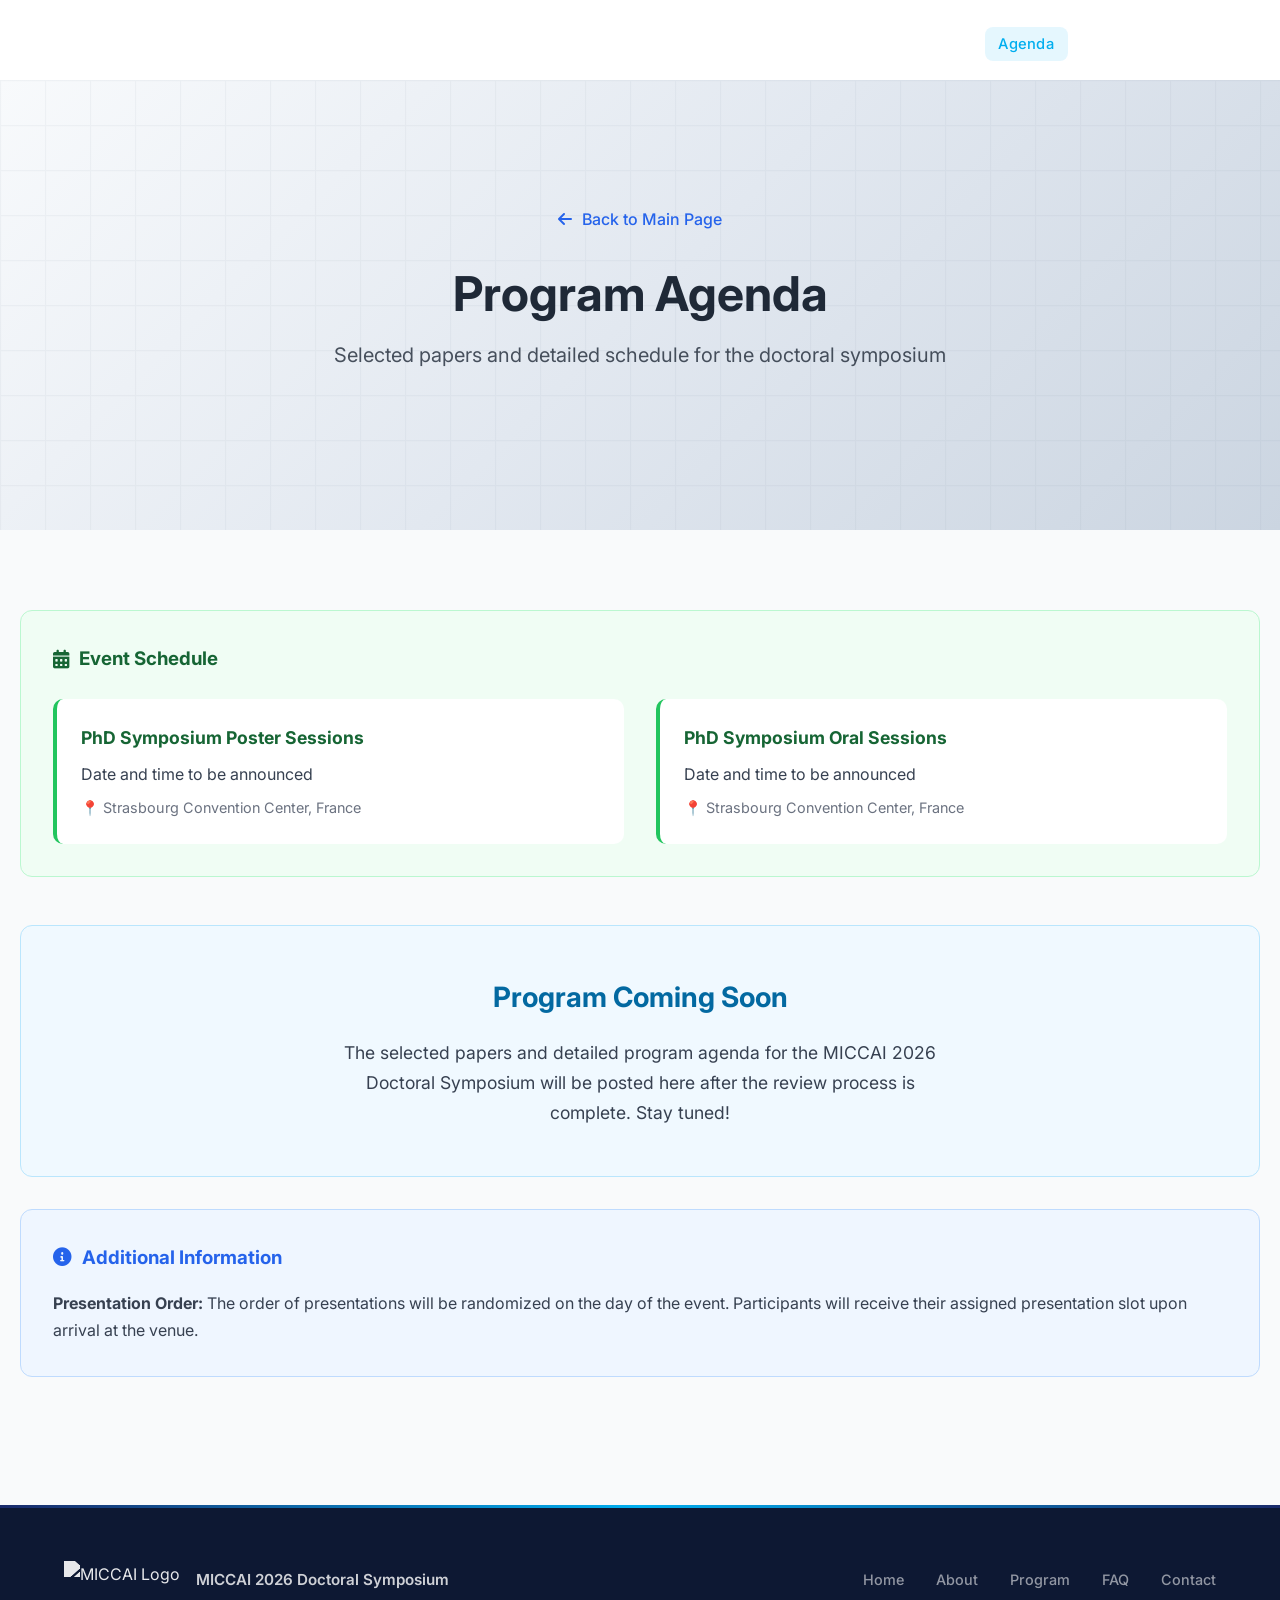
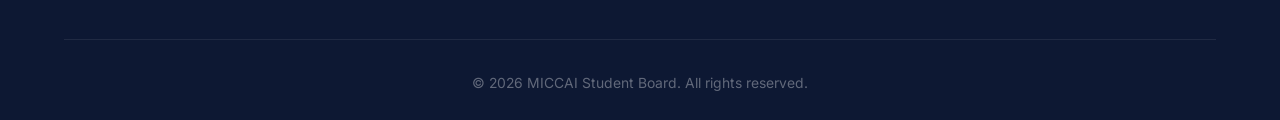
==== commit ff29a847: "Use plain nav links for Submit and Camera Ready in navbar." ====
--- a/agenda.html
+++ b/agenda.html
@@ -279,8 +279,8 @@
                 <li><a href="index.html#program" class="nav-link">Program</a></li>
                 <li><a href="index.html#eligibility" class="nav-link">Eligibility</a></li>
                 <li><a href="index.html#dates" class="nav-link">Dates</a></li>
-                <li><a href="details.html" class="nav-link nav-link-submit">Submit</a></li>
-                <li><a href="camera-ready.html" class="nav-link nav-link-camera-ready">Camera Ready</a></li>
+                <li><a href="details.html" class="nav-link">Submit</a></li>
+                <li><a href="camera-ready.html" class="nav-link">Camera Ready</a></li>
                 <li><a href="#agenda" class="nav-link active">Agenda</a></li>
                 <li><a href="index.html#faq" class="nav-link">FAQ</a></li>
                 <li><a href="index.html#contact" class="nav-link">Contact</a></li>
--- a/css/style.css
+++ b/css/style.css
@@ -123,39 +123,6 @@
     background: rgba(0, 174, 239, 0.1);
 }
 
-.nav-link-submit {
-    background: var(--cyan) !important;
-    color: var(--white) !important;
-    border-radius: 100px;
-    padding: 0.45rem 1.2rem !important;
-    font-weight: 600 !important;
-    margin-left: 0.5rem;
-    transition: background 0.25s ease, transform 0.2s ease, box-shadow 0.2s ease !important;
-}
-
-.nav-link-submit:hover {
-    background: var(--cyan-light) !important;
-    color: var(--white) !important;
-    transform: translateY(-1px);
-    box-shadow: 0 4px 16px rgba(0, 174, 239, 0.45);
-}
-
-.nav-link-camera-ready {
-    border: 1px solid rgba(255, 255, 255, 0.35) !important;
-    border-radius: 100px !important;
-    padding: 0.4rem 0.95rem !important;
-    font-weight: 600 !important;
-    font-size: 0.85rem !important;
-    margin-left: 0.15rem;
-}
-
-.nav-link-camera-ready:hover,
-.nav-link-camera-ready.active {
-    border-color: var(--cyan) !important;
-    background: rgba(0, 174, 239, 0.12) !important;
-    color: var(--cyan) !important;
-}
-
 .hamburger {
     display: none;
     flex-direction: column;
@@ -1068,8 +1035,6 @@
     .contact-info { grid-template-columns: repeat(2, 1fr); }
     .logo-text { font-size: 0.9rem; }
     .nav-link { font-size: 0.85rem; padding: 0.45rem 0.65rem; }
-    .nav-link-submit { padding: 0.4rem 1rem !important; }
-    .nav-link-camera-ready { padding: 0.38rem 0.85rem !important; font-size: 0.82rem !important; }
 }
 
 @media (max-width: 768px) {
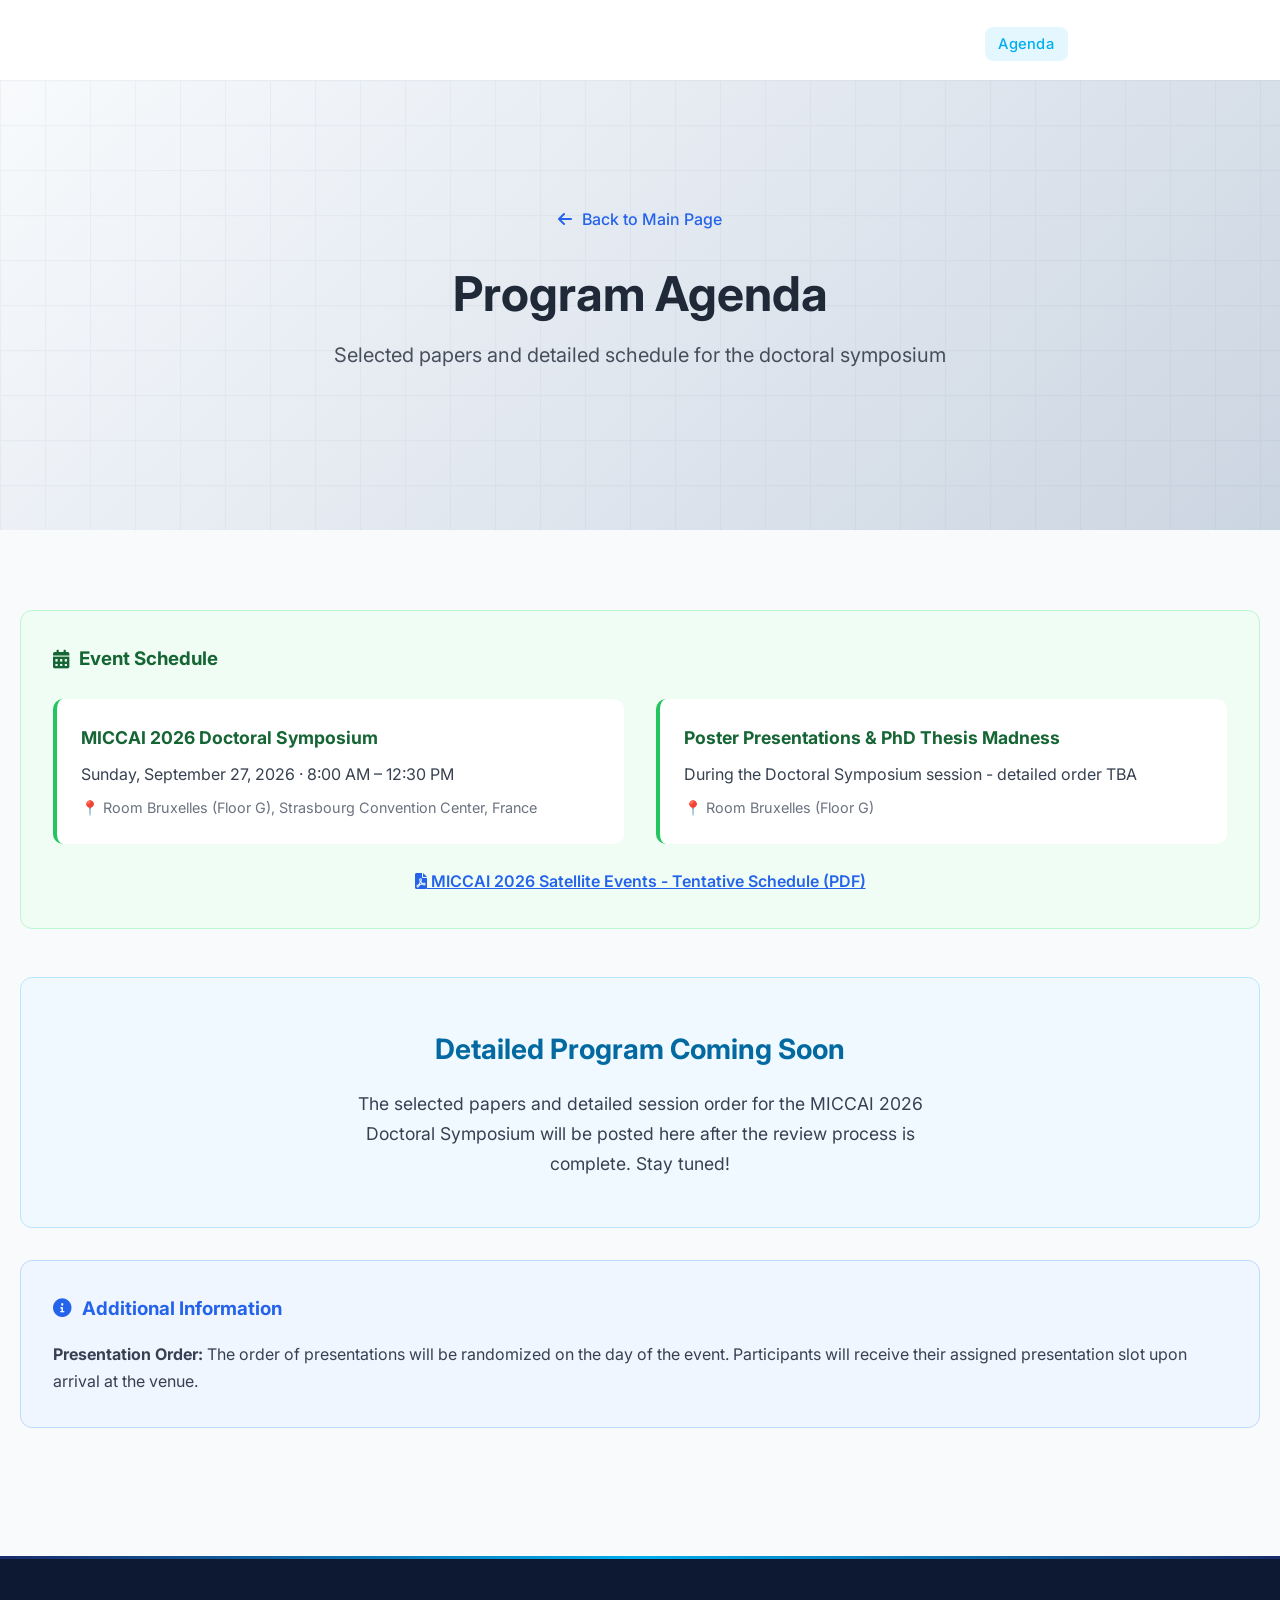
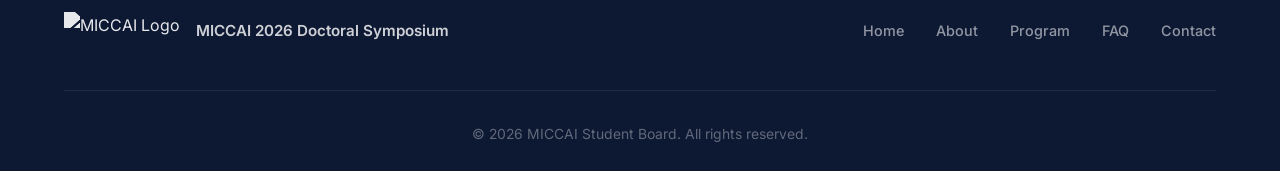
==== commit 25ec5114: "Add Doctoral Symposium date, room, and satellite events schedule PDF." ====
--- a/agenda.html
+++ b/agenda.html
@@ -315,23 +315,28 @@
                 <h3><i class="fas fa-calendar-alt"></i> Event Schedule</h3>
                 <div class="schedule-grid">
                     <div class="schedule-item">
-                        <div class="schedule-date">PhD Symposium Poster Sessions</div>
-                        <div class="schedule-time">Date and time to be announced</div>
-                        <div class="schedule-location">📍 Strasbourg Convention Center, France</div>
+                        <div class="schedule-date">MICCAI 2026 Doctoral Symposium</div>
+                        <div class="schedule-time">Sunday, September 27, 2026 · 8:00 AM – 12:30 PM</div>
+                        <div class="schedule-location">📍 Room Bruxelles (Floor G), Strasbourg Convention Center, France</div>
                     </div>
                     <div class="schedule-item">
-                        <div class="schedule-date">PhD Symposium Oral Sessions</div>
-                        <div class="schedule-time">Date and time to be announced</div>
-                        <div class="schedule-location">📍 Strasbourg Convention Center, France</div>
+                        <div class="schedule-date">Poster Presentations &amp; PhD Thesis Madness</div>
+                        <div class="schedule-time">During the Doctoral Symposium session - detailed order TBA</div>
+                        <div class="schedule-location">📍 Room Bruxelles (Floor G)</div>
                     </div>
                 </div>
+                <p style="margin-top: 1.5rem; text-align: center;">
+                    <a href="https://conferences.miccai.org/2026/files/downloads/MICCAI2026-Satellite-Events-Program.pdf" target="_blank" rel="noopener noreferrer" style="color: #2563eb; font-weight: 600;">
+                        <i class="fas fa-file-pdf"></i> MICCAI 2026 Satellite Events - Tentative Schedule (PDF)
+                    </a>
+                </p>
             </div>
 
             <!-- Coming Soon -->
             <div class="session-stats" style="padding: 3rem 2rem;">
-                <h3 style="color: #0369a1; margin-bottom: 1rem; font-size: 1.75rem;">Program Coming Soon</h3>
+                <h3 style="color: #0369a1; margin-bottom: 1rem; font-size: 1.75rem;">Detailed Program Coming Soon</h3>
                 <p style="color: #374151; font-size: 1.1rem; max-width: 600px; margin: 0 auto;">
-                    The selected papers and detailed program agenda for the MICCAI 2026 Doctoral Symposium will be posted here after the review process is complete. Stay tuned!
+                    The selected papers and detailed session order for the MICCAI 2026 Doctoral Symposium will be posted here after the review process is complete. Stay tuned!
                 </p>
             </div>
 
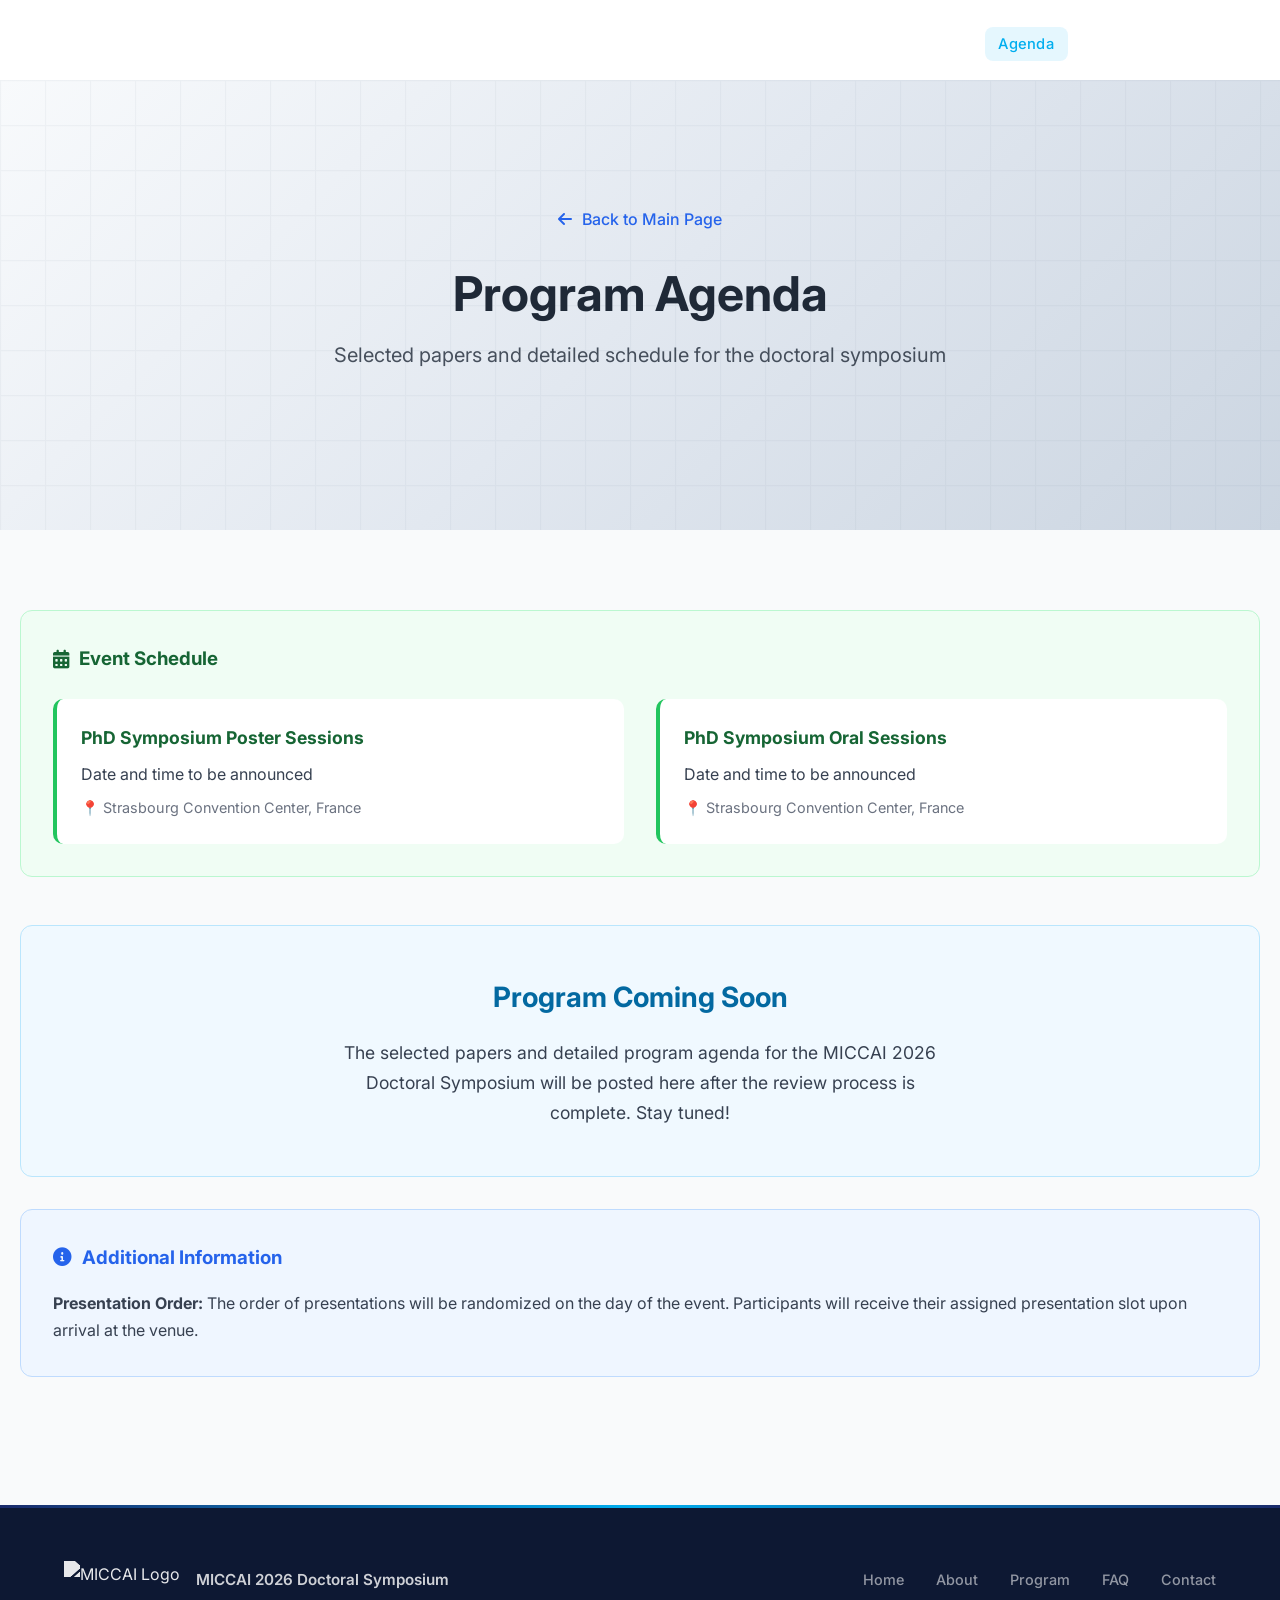
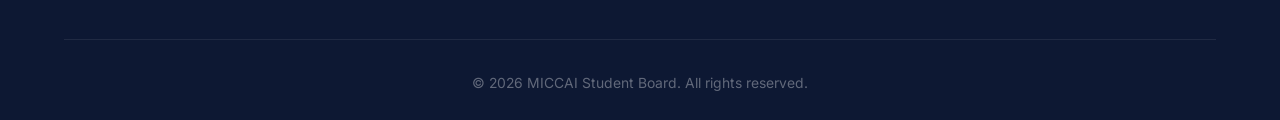
==== commit 5a402f74: "Revert satellite events schedule; not for Doctoral Symposium." ====
--- a/agenda.html
+++ b/agenda.html
@@ -315,28 +315,23 @@
                 <h3><i class="fas fa-calendar-alt"></i> Event Schedule</h3>
                 <div class="schedule-grid">
                     <div class="schedule-item">
-                        <div class="schedule-date">MICCAI 2026 Doctoral Symposium</div>
-                        <div class="schedule-time">Sunday, September 27, 2026 · 8:00 AM – 12:30 PM</div>
-                        <div class="schedule-location">📍 Room Bruxelles (Floor G), Strasbourg Convention Center, France</div>
+                        <div class="schedule-date">PhD Symposium Poster Sessions</div>
+                        <div class="schedule-time">Date and time to be announced</div>
+                        <div class="schedule-location">📍 Strasbourg Convention Center, France</div>
                     </div>
                     <div class="schedule-item">
-                        <div class="schedule-date">Poster Presentations &amp; PhD Thesis Madness</div>
-                        <div class="schedule-time">During the Doctoral Symposium session - detailed order TBA</div>
-                        <div class="schedule-location">📍 Room Bruxelles (Floor G)</div>
+                        <div class="schedule-date">PhD Symposium Oral Sessions</div>
+                        <div class="schedule-time">Date and time to be announced</div>
+                        <div class="schedule-location">📍 Strasbourg Convention Center, France</div>
                     </div>
                 </div>
-                <p style="margin-top: 1.5rem; text-align: center;">
-                    <a href="https://conferences.miccai.org/2026/files/downloads/MICCAI2026-Satellite-Events-Program.pdf" target="_blank" rel="noopener noreferrer" style="color: #2563eb; font-weight: 600;">
-                        <i class="fas fa-file-pdf"></i> MICCAI 2026 Satellite Events - Tentative Schedule (PDF)
-                    </a>
-                </p>
             </div>
 
             <!-- Coming Soon -->
             <div class="session-stats" style="padding: 3rem 2rem;">
-                <h3 style="color: #0369a1; margin-bottom: 1rem; font-size: 1.75rem;">Detailed Program Coming Soon</h3>
+                <h3 style="color: #0369a1; margin-bottom: 1rem; font-size: 1.75rem;">Program Coming Soon</h3>
                 <p style="color: #374151; font-size: 1.1rem; max-width: 600px; margin: 0 auto;">
-                    The selected papers and detailed session order for the MICCAI 2026 Doctoral Symposium will be posted here after the review process is complete. Stay tuned!
+                    The selected papers and detailed program agenda for the MICCAI 2026 Doctoral Symposium will be posted here after the review process is complete. Stay tuned!
                 </p>
             </div>
 
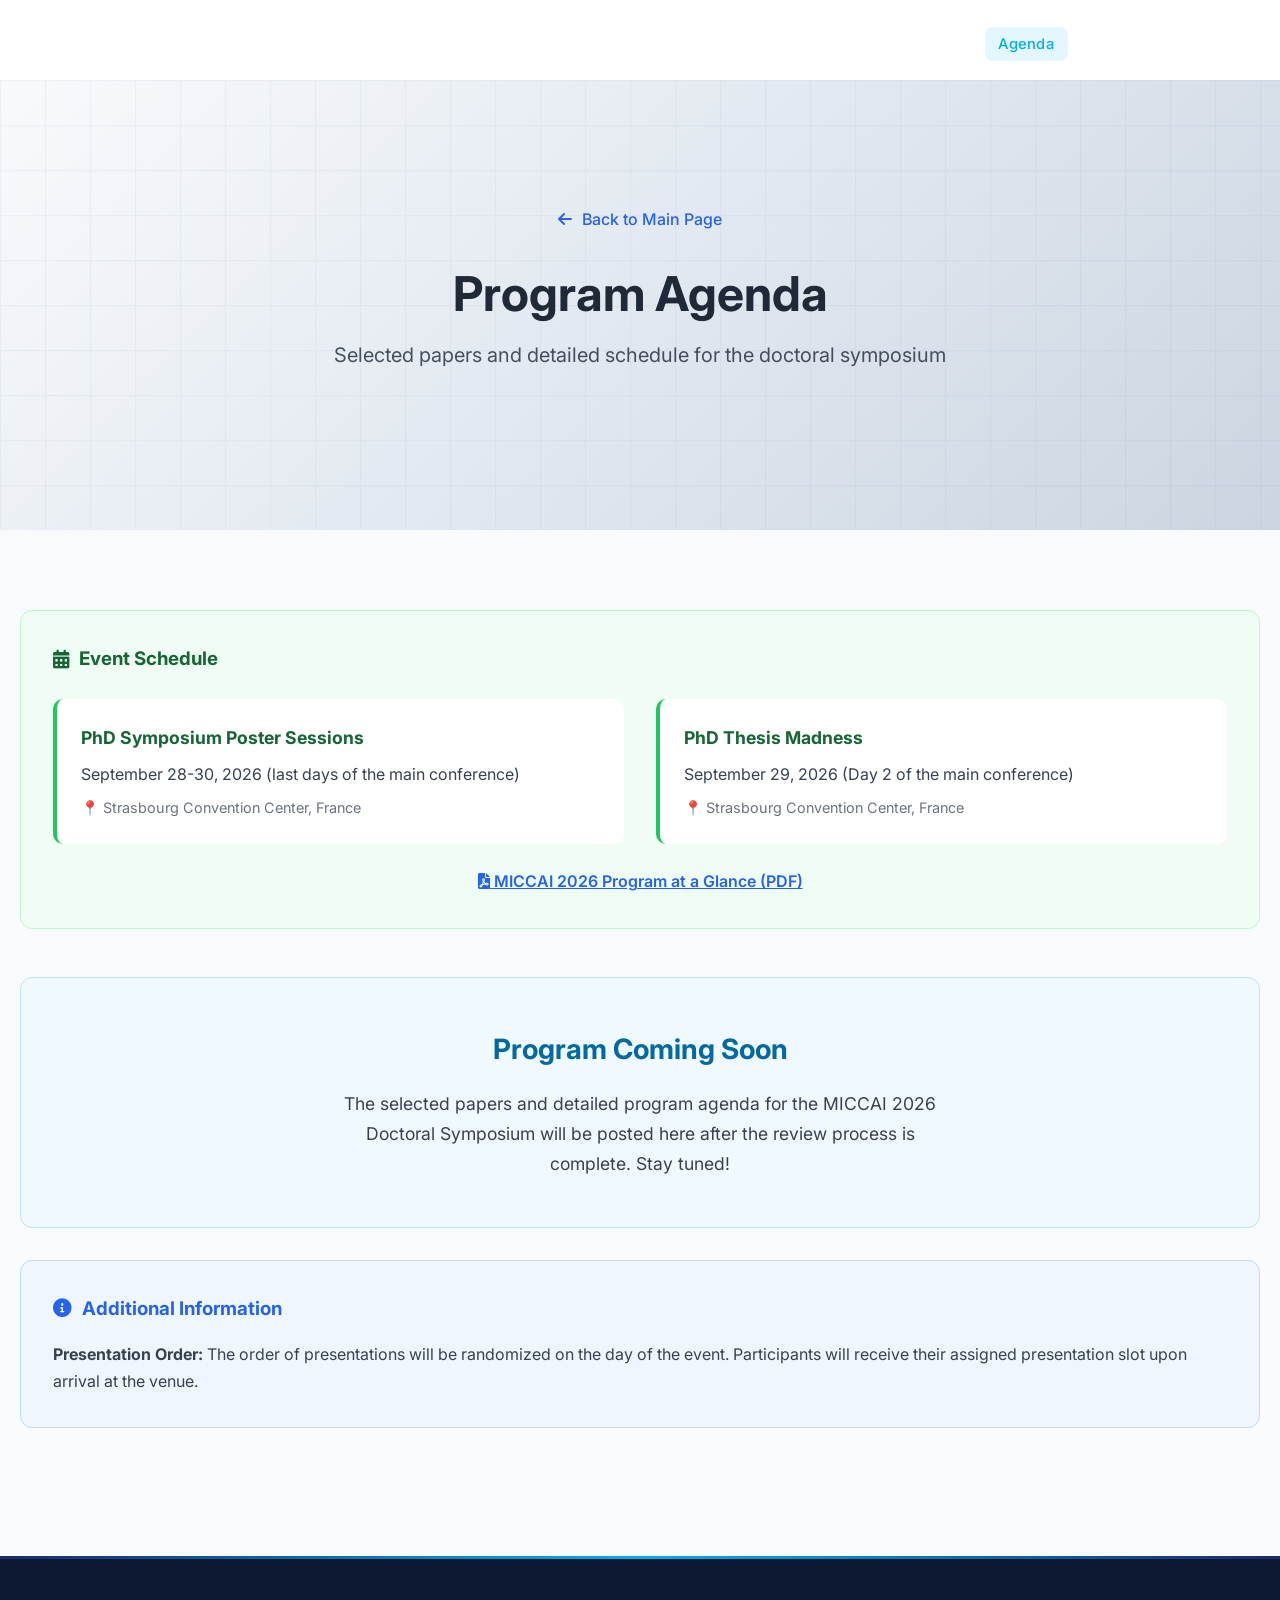
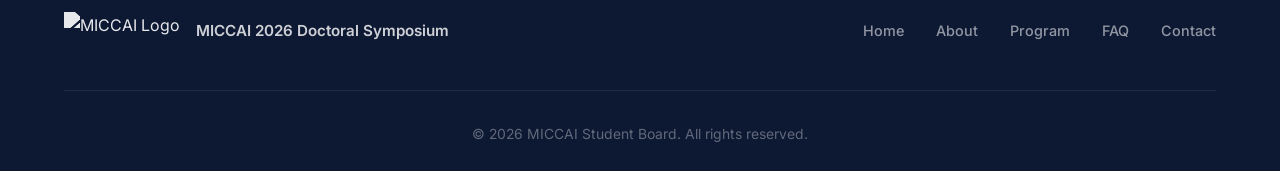
==== commit d1f9c1bd: "Add poster and PhD Thesis Madness dates from the MICCAI program." ====
--- a/agenda.html
+++ b/agenda.html
@@ -316,15 +316,20 @@
                 <div class="schedule-grid">
                     <div class="schedule-item">
                         <div class="schedule-date">PhD Symposium Poster Sessions</div>
-                        <div class="schedule-time">Date and time to be announced</div>
+                        <div class="schedule-time">September 28-30, 2026 (last days of the main conference)</div>
                         <div class="schedule-location">📍 Strasbourg Convention Center, France</div>
                     </div>
                     <div class="schedule-item">
-                        <div class="schedule-date">PhD Symposium Oral Sessions</div>
-                        <div class="schedule-time">Date and time to be announced</div>
+                        <div class="schedule-date">PhD Thesis Madness</div>
+                        <div class="schedule-time">September 29, 2026 (Day 2 of the main conference)</div>
                         <div class="schedule-location">📍 Strasbourg Convention Center, France</div>
                     </div>
                 </div>
+                <p style="margin-top: 1.5rem; text-align: center;">
+                    <a href="https://conferences.miccai.org/2026/files/downloads/MICCAI2026-Program-at-a-Glance.pdf" target="_blank" rel="noopener noreferrer" style="color: #2563eb; font-weight: 600;">
+                        <i class="fas fa-file-pdf"></i> MICCAI 2026 Program at a Glance (PDF)
+                    </a>
+                </p>
             </div>
 
             <!-- Coming Soon -->
